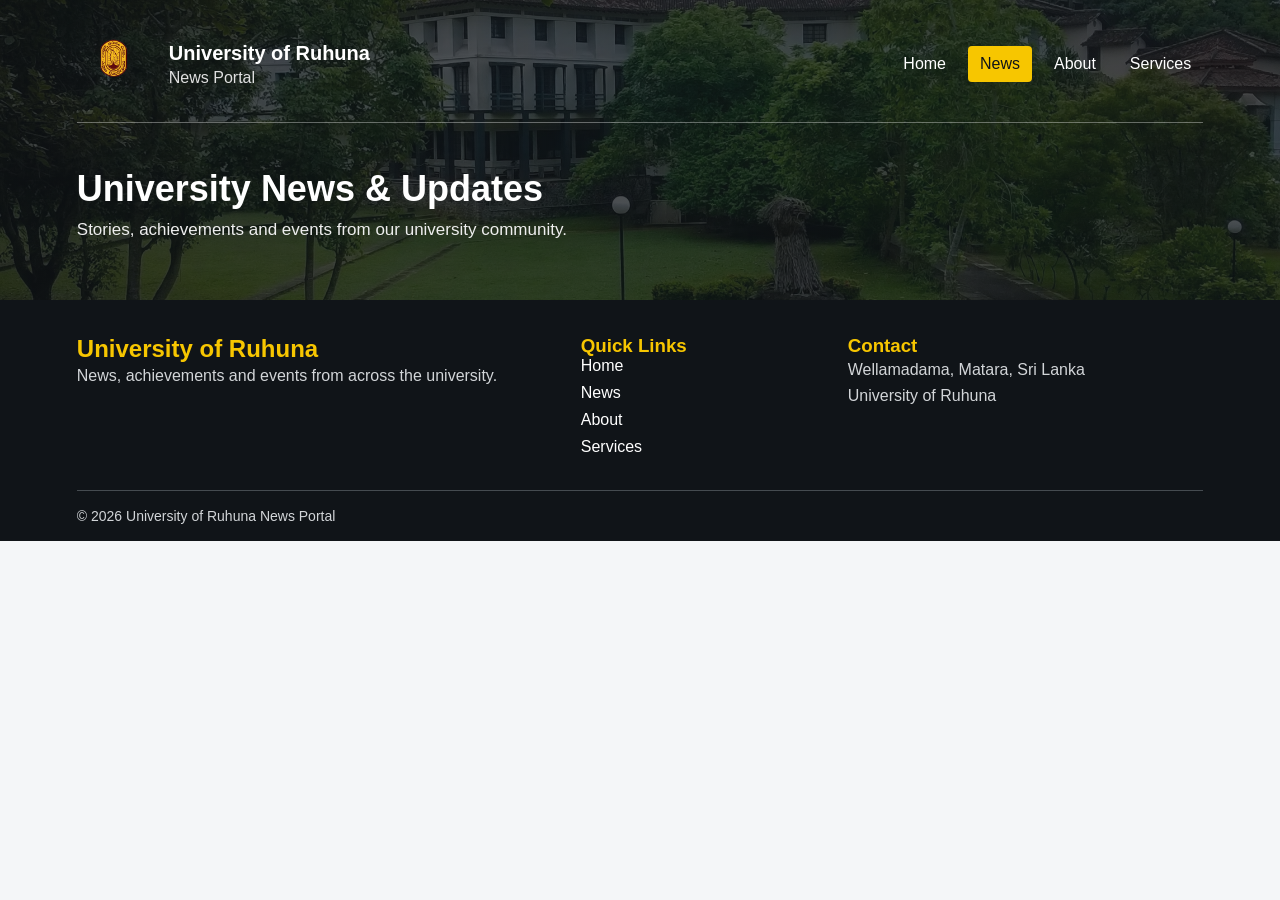
==== index.html @ 4d7af648 "Rename html file" ====
<!DOCTYPE html>
<html lang="en">
<head>
  <meta charset="UTF-8">
  <meta name="viewport" content="width=device-width, initial-scale=1.0">
  <title>University News | University of Ruhuna</title>
  <link rel="stylesheet" href="Home.css">
</head>
<body>

<header class="site-header">
  <div class="header-content">
    <div class="site-title">
      <img src="images/home_logo.png" alt="University logo">
      <div>
        <h1>University of Ruhuna</h1>
        <p>News Portal</p>
      </div>
    </div>

    <nav class="navigation">
      <a href="#">Home</a>
      <a href="#">News</a>
      <a href="#">About</a>
      <a href="#">Services</a>
    </nav>
  </div>

  <div class="header-heading">
    <h2>University News &amp; Updates</h2>
    <p>Stories, achievements and events from our university community.</p>
  </div>
</header>

<!-- Place your news page content here -->

<footer class="site-footer">
  <div class="footer-content">
    <div>
      <h2>University of Ruhuna</h2>
      <p>News, achievements and events from across the university.</p>
    </div>

    <div>
      <h3>Quick Links</h3>
      <a href="#">Home</a>
      <a href="#">News</a>
      <a href="#">About</a>
      <a href="#">Services</a>
    </div>

    <div>
      <h3>Contact</h3>
      <p>Wellamadama, Matara, Sri Lanka</p>
      <p>University of Ruhuna</p>
    </div>
  </div>

  <div class="footer-bottom">
    <p>© 2026 University of Ruhuna News Portal</p>
  </div>
</footer>
---- Home.css ----
* {
  margin: 0;
  padding: 0;
  box-sizing: border-box;
}

body {
  font-family: 'Segoe UI', Arial, sans-serif;
  background: #f4f6f8;
}

.site-header {
  min-height: 300px;
  padding: 24px 6%;
  color: white;
  background:
    linear-gradient(rgba(16, 20, 24, 0.75), rgba(16, 20, 24, 0.75)),
    url("images/header-photo.jpg.jpg") center / cover no-repeat;
}

.header-content {
  display: flex;
  justify-content: space-between;
  align-items: center;
  gap: 20px;
  padding-bottom: 18px;
  border-bottom: 1px solid rgba(255, 255, 255, 0.35);
}

.site-title {
  display: flex;
  align-items: center;
  gap: 12px;
}

.site-title img {
  width: 80px;
  height: 80px;
  object-fit: contain;
}

.site-title h1 {
  margin: 0;
  font-size: 20px;
}

.site-title p {
  margin: 4px 0 0;
  color: #e0e0e0;
}

.navigation {
  display: flex;
  gap: 10px;
  flex-wrap: wrap;
}

.navigation a {
  padding: 9px 12px;
  border-radius: 4px;
  color: white;
  text-decoration: none;
}

.navigation a:nth-child(2) {
  background: #f7c600;
  color: #101418;
}

.header-heading {
  padding: 45px 0 20px;
}

.header-heading h2 {
  margin: 0 0 10px;
  font-size: 36px;
}

.header-heading p {
  margin: 0;
  color: #eeeeee;
  font-size: 17px;
}

.site-footer {
  padding: 35px 6% 0;
  color: white;
  background: #101418;
}

.footer-content {
  display: grid;
  grid-template-columns: 2fr 1fr 1.5fr;
  gap: 30px;
  padding-bottom: 25px;
}

.site-footer h2,
.site-footer h3 {
  margin-top: 0;
  color: #f7c600;
}

.site-footer p {
  color: #d2d5d8;
  line-height: 1.6;
}

.footer-content a {
  display: block;
  margin-bottom: 9px;
  color: white;
  text-decoration: none;
}

.footer-bottom {
  padding: 14px 0;
  border-top: 1px solid #454b50;
  color: #d2d5d8;
  font-size: 14px;
}

.footer-bottom p {
  margin: 0;
}

@media (max-width: 650px) {
  .header-content {
    align-items: flex-start;
    flex-direction: column;
  }

  .header-heading h2 {
    font-size: 28px;
  }

  .footer-content {
    grid-template-columns: 1fr;
    gap: 15px;
  }
}
url("images/header%20photo.jpg")
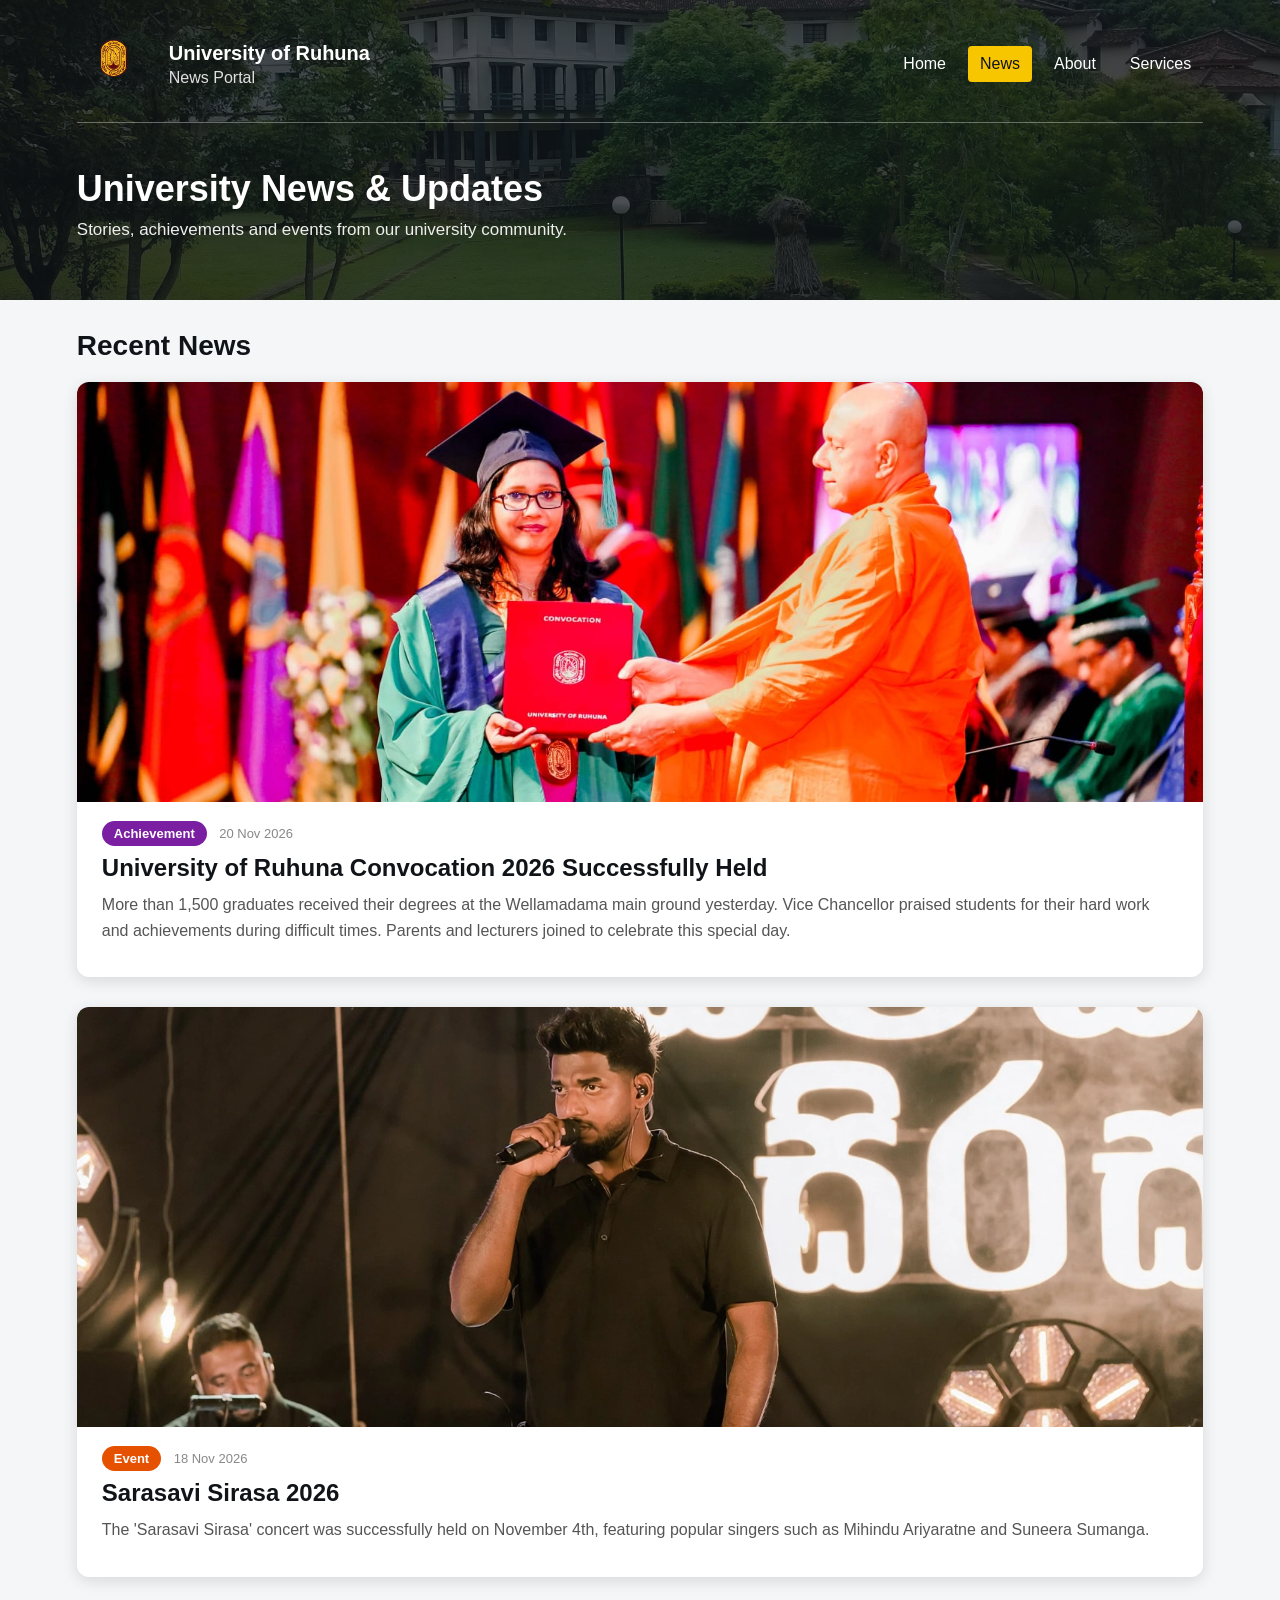
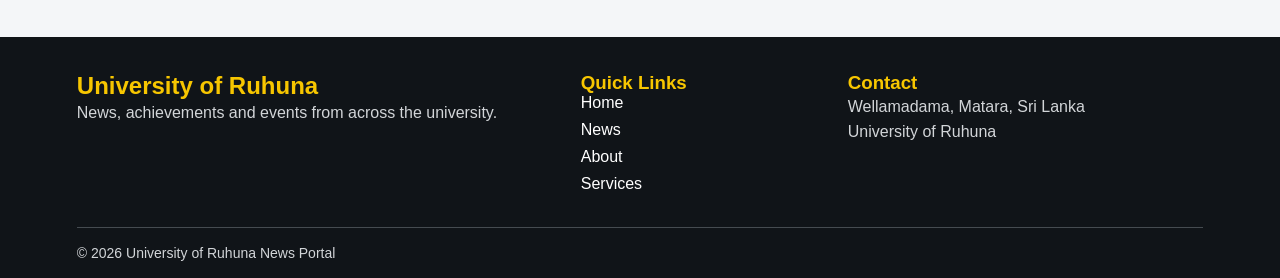
==== commit 1aaee761: "Add resent news and images to home page" ====
--- a/index.html
+++ b/index.html
@@ -33,6 +33,37 @@
 </header>
 
 <!-- Place your news page content here -->
+<!-- RECENT NEWS - IMAGE LOKUWATA START -->
+<main class="container">
+
+  <h2 class="section-title">Recent News</h2>
+
+  <!-- NEWS 1 - LOKU IMAGE -->
+  <article class="card-large">
+    <img src="images/convocation.jpeg" alt="Convocation">
+    <div class="card-large-body">
+      <span class="tag achievement">Achievement</span>
+      <span class="date">20 Nov 2026</span>
+      <h3>University of Ruhuna Convocation 2026 Successfully Held</h3>
+      <p>More than 1,500 graduates received their degrees at the Wellamadama main ground yesterday. Vice Chancellor praised students for their hard work and achievements during difficult times. Parents and lecturers joined to celebrate this special day.</p>
+      
+    </div>
+  </article>
+
+  <!-- NEWS 2 - LOKU IMAGE -->
+  <article class="card-large">
+    <img src="images/sirasa.jpg" alt="Concert">
+    <div class="card-large-body">
+      <span class="tag event">Event</span>
+      <span class="date">18 Nov 2026</span>
+      <h3>Sarasavi Sirasa 2026</h3>
+      <p> The 'Sarasavi Sirasa' concert was successfully held on November 4th, featuring popular singers such as Mihindu Ariyaratne and Suneera Sumanga.</p>
+      
+    </div>
+  </article>
+
+</main>
+<!-- RECENT NEWS END -->
 
 <footer class="site-footer">
   <div class="footer-content">
--- a/Home.css
+++ b/Home.css
@@ -17,7 +17,71 @@
     linear-gradient(rgba(16, 20, 24, 0.75), rgba(16, 20, 24, 0.75)),
     url("images/header-photo.jpg.jpg") center / cover no-repeat;
 }
-
+/* ===== NEWS SECTION - අලුතින් එකතු කරන ටික විතරයි ===== */
+/* ===== RECENT NEWS - LOKU IMAGE ===== */
+.container {
+  padding: 30px 6%;
+}
+.section-title {
+  font-size: 28px;
+  color: #101418;
+  margin-bottom: 20px;
+}
+.card-large {
+  background: white;
+  border-radius: 12px;
+  overflow: hidden;
+  box-shadow: 0 4px 15px rgba(0,0,0,0.12);
+  margin-bottom: 30px;
+}
+.card-large img {
+  width: 100%;
+  height: 420px;
+  object-fit: cover;
+  display: block;
+}
+.card-large-body {
+  padding: 22px 25px;
+}
+.card-large-body h3 {
+  font-size: 24px;
+  margin: 12px 0 10px;
+  color: #101418;
+}
+.card-large-body p {
+  font-size: 16px;
+  line-height: 1.6;
+  color: #555;
+  margin-bottom: 12px;
+}
+.card-large-body a {
+  color: #101418;
+  font-weight: bold;
+  text-decoration: none;
+}
+.tag {
+  padding: 5px 12px;
+  border-radius: 20px;
+  font-size: 13px;
+  font-weight: bold;
+  color: white;
+}
+.tag.achievement { background: #7b1fa2; }
+.tag.event { background: #e65100; }
+.date {
+  font-size: 13px;
+  color: #888;
+  margin-left: 8px;
+}
+
+@media (max-width: 650px) {
+  .card-large img {
+    height: 250px;
+  }
+  .card-large-body h3 {
+    font-size: 20px;
+  }
+}
 .header-content {
   display: flex;
   justify-content: space-between;
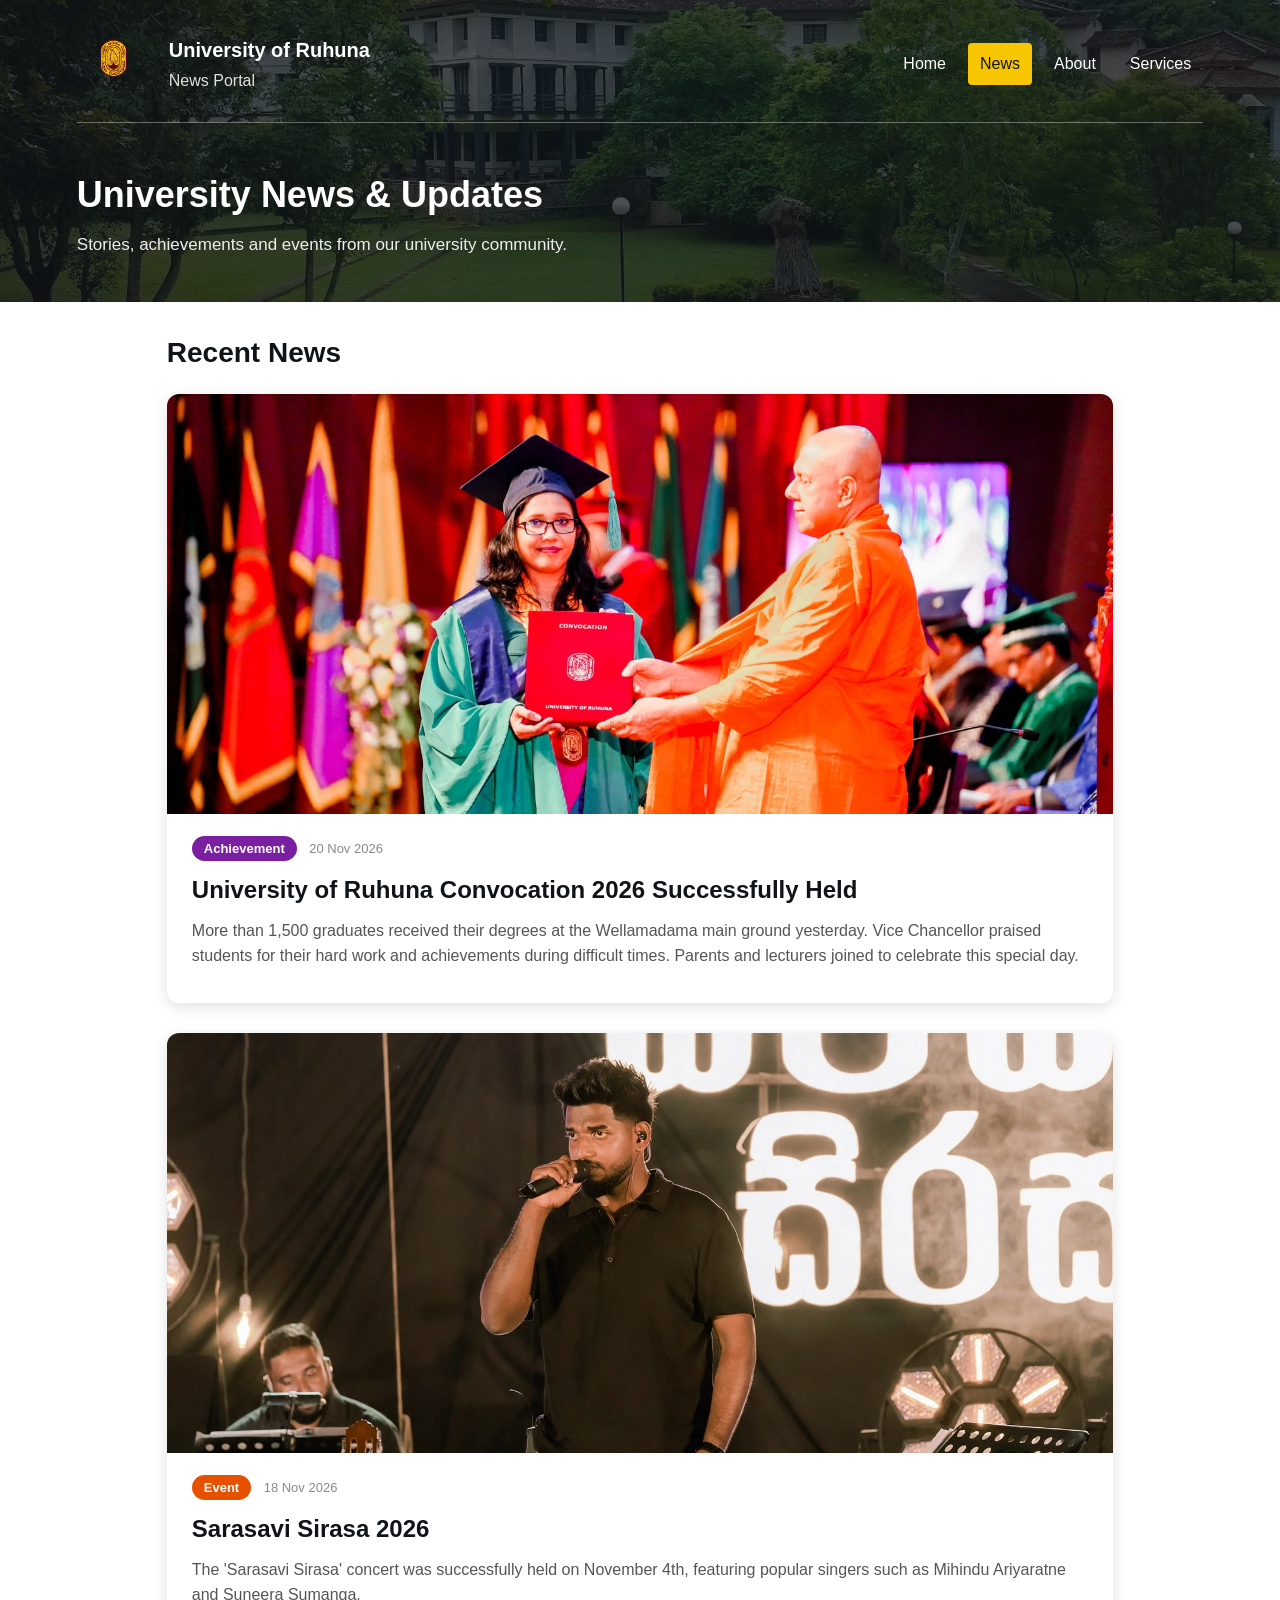
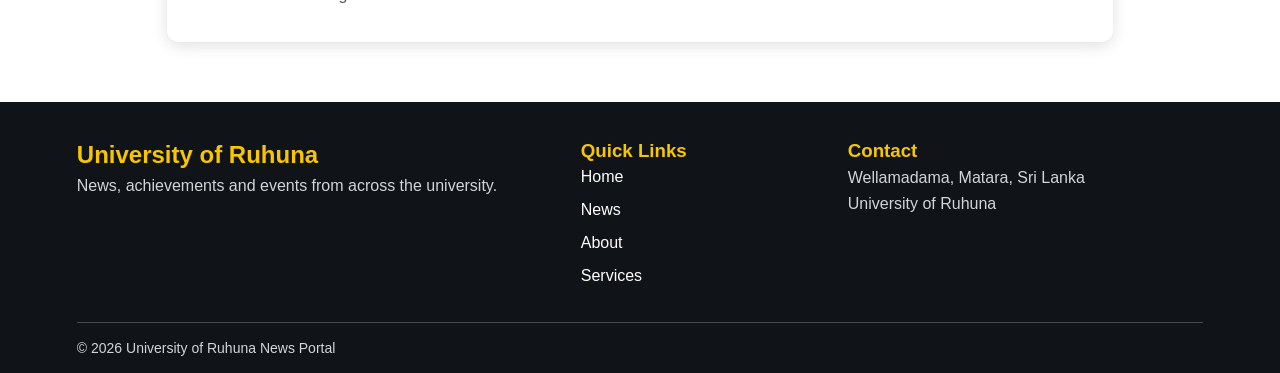
==== commit f8212b2a: "Fixed Home.css conflict" ====
--- a/index.html
+++ b/index.html
@@ -19,8 +19,8 @@
     </div>
 
     <nav class="navigation">
-      <a href="#">Home</a>
-      <a href="#">News</a>
+      <a href="Home.html">Home</a>
+      <a href="news.html">News</a>
       <a href="#">About</a>
       <a href="#">Services</a>
     </nav>
@@ -32,13 +32,12 @@
   </div>
 </header>
 
-<!-- Place your news page content here -->
-<!-- RECENT NEWS - IMAGE LOKUWATA START -->
+
 <main class="container">
 
   <h2 class="section-title">Recent News</h2>
 
-  <!-- NEWS 1 - LOKU IMAGE -->
+  
   <article class="card-large">
     <img src="images/convocation.jpeg" alt="Convocation">
     <div class="card-large-body">
@@ -50,7 +49,7 @@
     </div>
   </article>
 
-  <!-- NEWS 2 - LOKU IMAGE -->
+  
   <article class="card-large">
     <img src="images/sirasa.jpg" alt="Concert">
     <div class="card-large-body">
@@ -63,7 +62,7 @@
   </article>
 
 </main>
-<!-- RECENT NEWS END -->
+
 
 <footer class="site-footer">
   <div class="footer-content">
@@ -74,8 +73,8 @@
 
     <div>
       <h3>Quick Links</h3>
-      <a href="#">Home</a>
-      <a href="#">News</a>
+      <a href="Home.html">Home</a>
+      <a href="news.html">News</a>
       <a href="#">About</a>
       <a href="#">Services</a>
     </div>
--- a/Home.css
+++ b/Home.css
@@ -17,8 +17,7 @@
     linear-gradient(rgba(16, 20, 24, 0.75), rgba(16, 20, 24, 0.75)),
     url("images/header-photo.jpg.jpg") center / cover no-repeat;
 }
-/* ===== NEWS SECTION - අලුතින් එකතු කරන ටික විතරයි ===== */
-/* ===== RECENT NEWS - LOKU IMAGE ===== */
+
 .container {
   padding: 30px 6%;
 }
@@ -131,6 +130,7 @@
   color: #101418;
 }
 
+
 .header-heading {
   padding: 45px 0 20px;
 }
@@ -203,4 +203,223 @@
     gap: 15px;
   }
 }
-url("images/header%20photo.jpg")+
+
+:root {
+  --page-background: #ffffff;
+  --panel-gray: #596573;
+  --yellow: #f7c600;
+  --black: #101418;
+  --white: #ffffff;
+  --light-gray: #e3e7ea;
+  --border: #ccd2d7;
+}
+
+* {
+  box-sizing: border-box;
+}
+
+body {
+  margin: 0;
+  min-height: 100vh;
+  color: var(--black);
+  background: var(--page-background);
+  font-family: Arial, sans-serif;
+  line-height: 1.5;
+}
+
+.container {
+  width: min(1100px, 92%);
+  margin: 0 auto;
+}
+
+
+
+.intro {
+  margin: 5px 0 0;
+  color: #555;
+}
+
+.category-nav {
+  display: flex;
+  flex-wrap: wrap;
+  gap: 10px;
+  margin: 22px 0 28px;
+}
+
+.category-nav a {
+  padding: 9px 13px;
+  border: 1px solid var(--light-gray);
+  border-radius: 4px;
+  color: var(--black);
+  background: var(--light-gray);
+  text-decoration: none;
+}
+
+
+.category-nav a[aria-current="true"],
+body:not(:has(.news-section:target)) .category-nav a[href="#academic"],
+body:has(#academic:target) .category-nav a[href="#academic"],
+body:has(#events:target) .category-nav a[href="#events"],
+body:has(#sports:target) .category-nav a[href="#sports"],
+body:has(#university-news:target) .category-nav a[href="#university-news"] {
+  border-color: var(--yellow);
+  color: var(--black);
+  background: var(--yellow);
+}
+
+.category-nav a:focus-visible {
+  outline: 3px solid var(--panel-gray);
+  outline-offset: 3px;
+}
+
+
+.page-layout {
+  display: grid;
+  grid-template-columns: minmax(0, 1fr) 250px;
+  gap: 28px;
+  align-items: start;
+}
+
+.news-section {
+  margin: 0 0 28px;
+  scroll-margin-top: 16px;
+}
+
+.news-section > h2 {
+  margin: 0 0 12px;
+  color: var(--black);
+  font-size: 23px;
+}
+
+.news-grid {
+  display: grid;
+  grid-template-columns: repeat(2, minmax(0, 1fr));
+  gap: 14px;
+}
+
+/* News cards */
+.news-card {
+  min-height: 340px;
+  overflow: hidden;
+  border: 1px solid var(--border);
+  border-radius: 5px;
+  color: var(--black);
+  background: var(--white);
+}
+
+.image-placeholder {
+  display: grid;
+  min-height: 160px;
+  place-items: center;
+  color: #666;
+  background: var(--light-gray);
+  font-size: 13px;
+}
+
+.card-content {
+  padding: 12px 14px 14px;
+}
+
+.card-content h3 {
+  margin: 0 0 6px;
+  font-size: 16px;
+}
+
+.card-content p {
+  margin: 0;
+  color: #555;
+  font-size: 14px;
+}
+
+
+.read-more {
+  margin-top: 10px;
+  font-size: 14px;
+}
+
+.read-more summary {
+  width: fit-content;
+  color: var(--black);
+  cursor: pointer;
+  text-decoration: underline;
+  text-underline-offset: 3px;
+}
+
+.read-more .less-label {
+  display: none;
+}
+
+.read-more[open] .more-label {
+  display: none;
+}
+
+.read-more[open] .less-label {
+  display: inline;
+}
+
+.read-more p {
+  margin-top: 8px;
+}
+
+
+.announcements {
+  position: sticky;
+  top: 16px;
+  padding: 18px;
+  border-radius: 8px;
+  color: var(--white);
+  background: var(--panel-gray);
+}
+
+.announcements > h2 {
+  margin: 0 0 10px;
+  color: var(--white);
+  font-size: 19px;
+}
+
+.announcements article {
+  padding: 12px 0;
+  border-top: 1px solid rgba(255, 255, 255, 0.35);
+}
+
+.announcements h3 {
+  margin: 0 0 4px;
+  font-size: 15px;
+}
+
+.announcements p {
+  margin: 0;
+  color: #f1f3f4;
+  font-size: 14px;
+}
+
+
+
+/* Smaller screens */
+@media (max-width: 980px) {
+  .page-layout {
+    grid-template-columns: 1fr;
+  }
+
+  .announcements {
+    position: static;
+  }
+}
+
+@media (max-width: 520px) {
+  .news-grid {
+    grid-template-columns: 1fr;
+  }
+
+  
+  }
+
+  .news-image {
+  display: block;
+  width: 100%;
+  height: 160px;
+  object-fit: cover;
+}
+
+
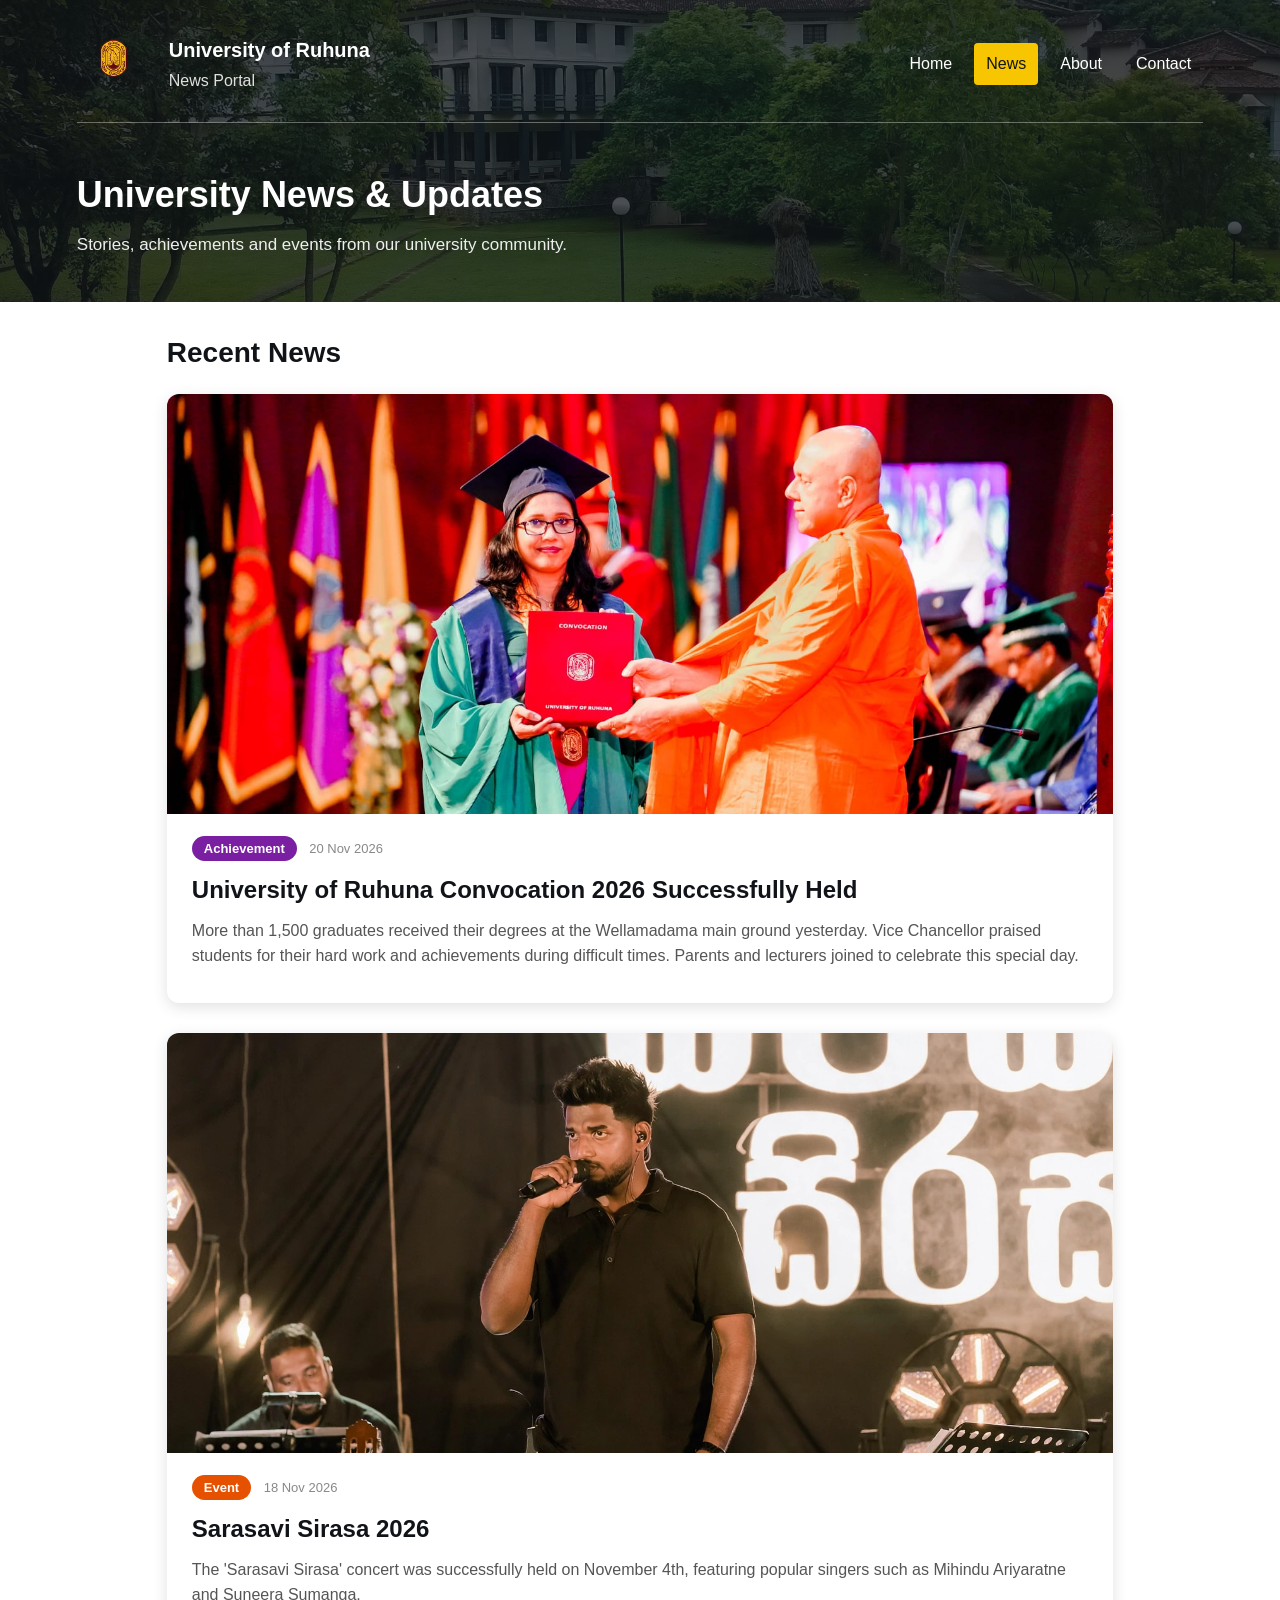
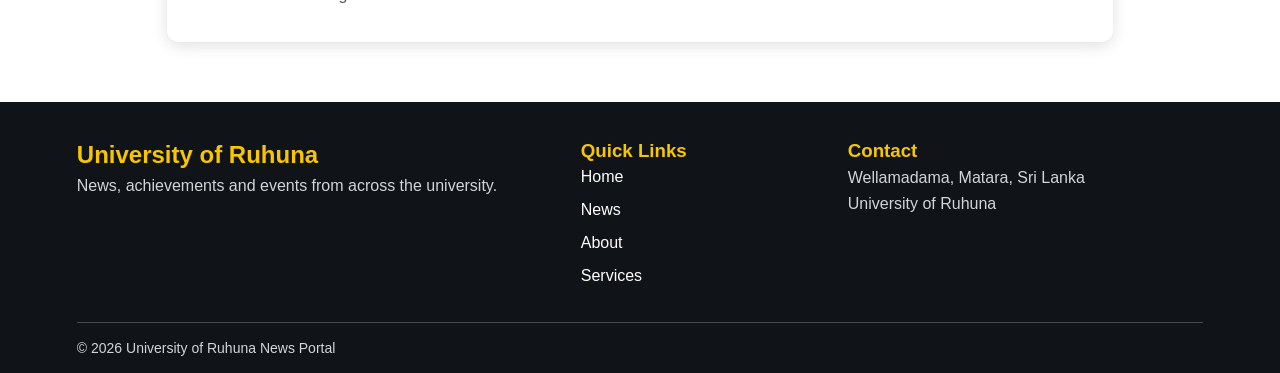
==== commit d64230c0: "Adding about and contact hyperlink" ====
--- a/index.html
+++ b/index.html
@@ -21,8 +21,8 @@
     <nav class="navigation">
       <a href="Home.html">Home</a>
       <a href="news.html">News</a>
-      <a href="#">About</a>
-      <a href="#">Services</a>
+      <a href="about.html">About</a>
+      <a href="contact.html">Contact</a>
     </nav>
   </div>
 
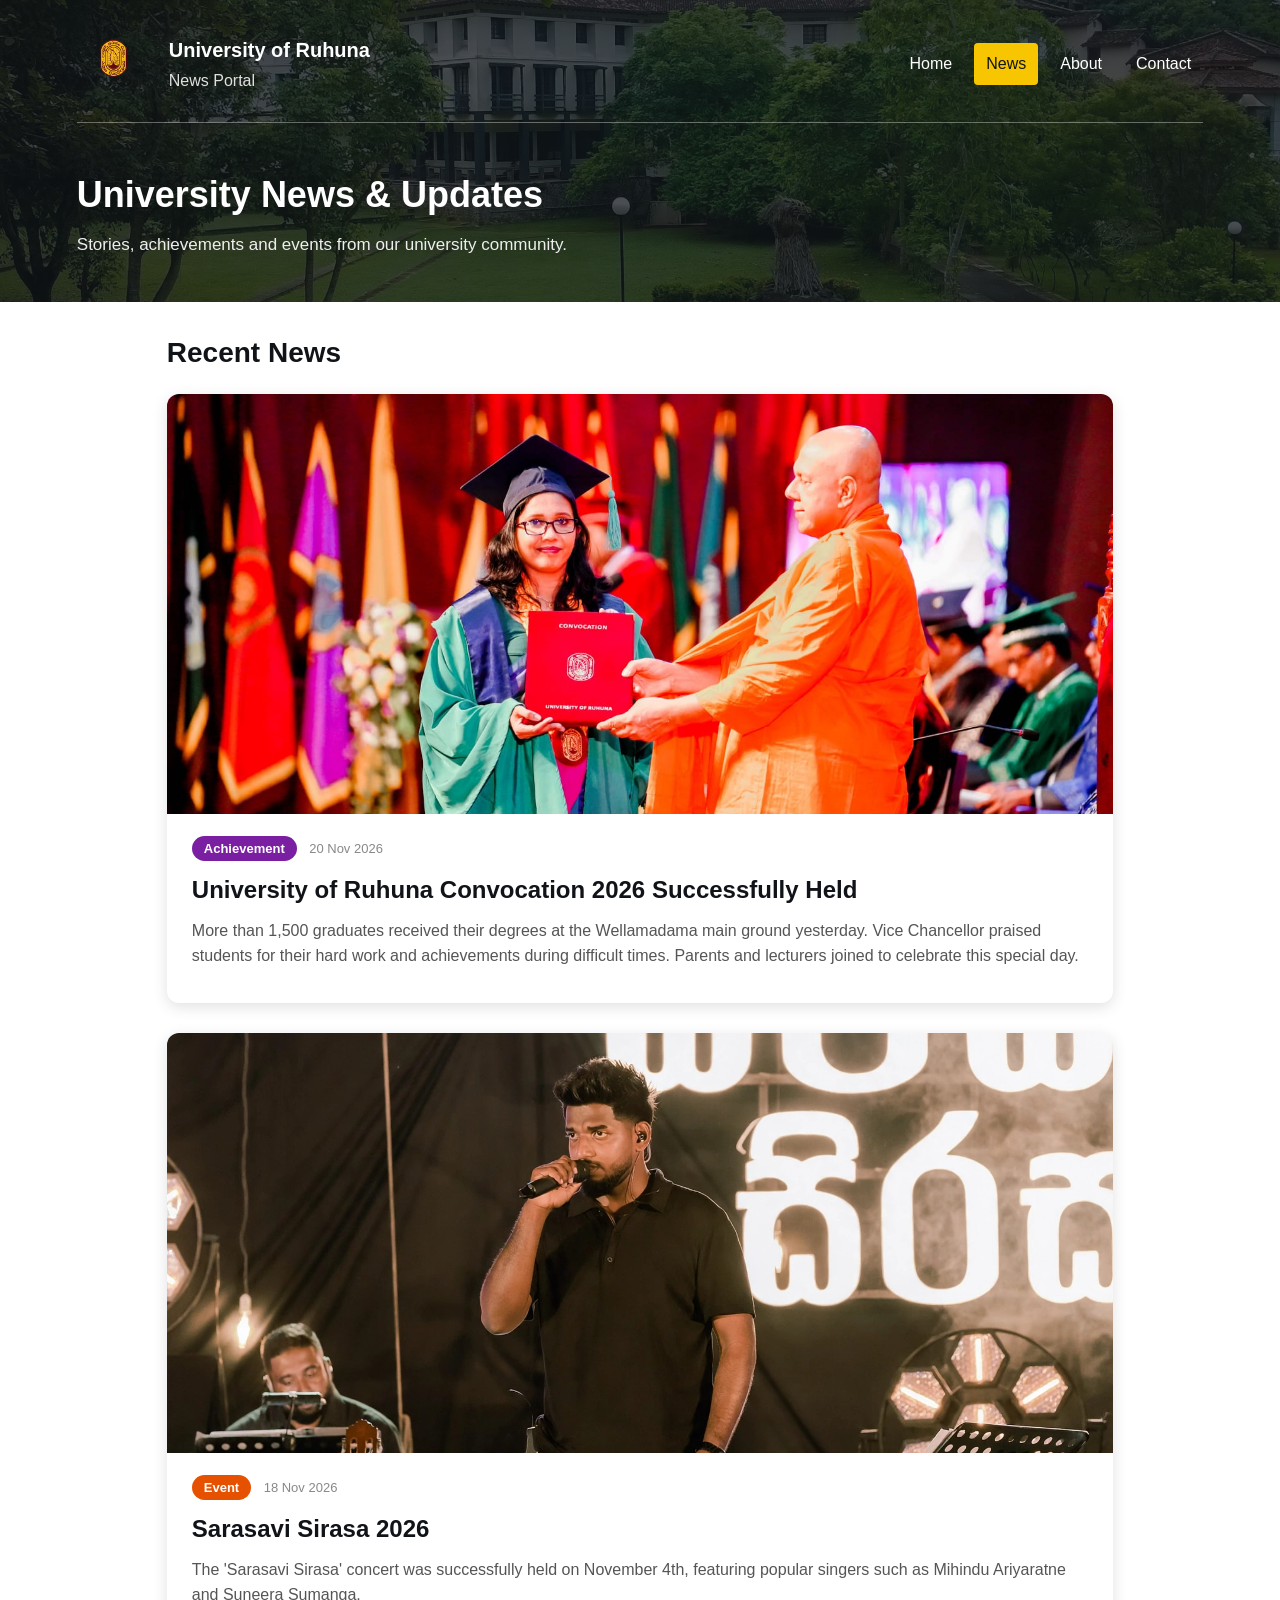
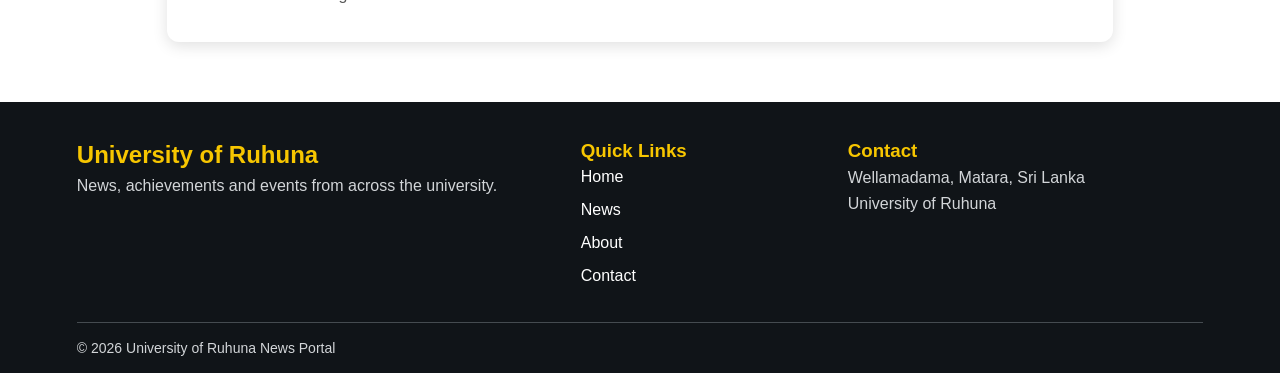
==== commit 4178f63e: "update" ====
--- a/index.html
+++ b/index.html
@@ -19,7 +19,7 @@
     </div>
 
     <nav class="navigation">
-      <a href="Home.html">Home</a>
+      <a href="index.html" class="active">Home</a>
       <a href="news.html">News</a>
       <a href="about.html">About</a>
       <a href="contact.html">Contact</a>
@@ -73,10 +73,10 @@
 
     <div>
       <h3>Quick Links</h3>
-      <a href="Home.html">Home</a>
+      <a href="index.html">Home</a>
       <a href="news.html">News</a>
-      <a href="#">About</a>
-      <a href="#">Services</a>
+      <a href="about.html">About</a>
+      <a href="contact.html">Contact</a>
     </div>
 
     <div>
